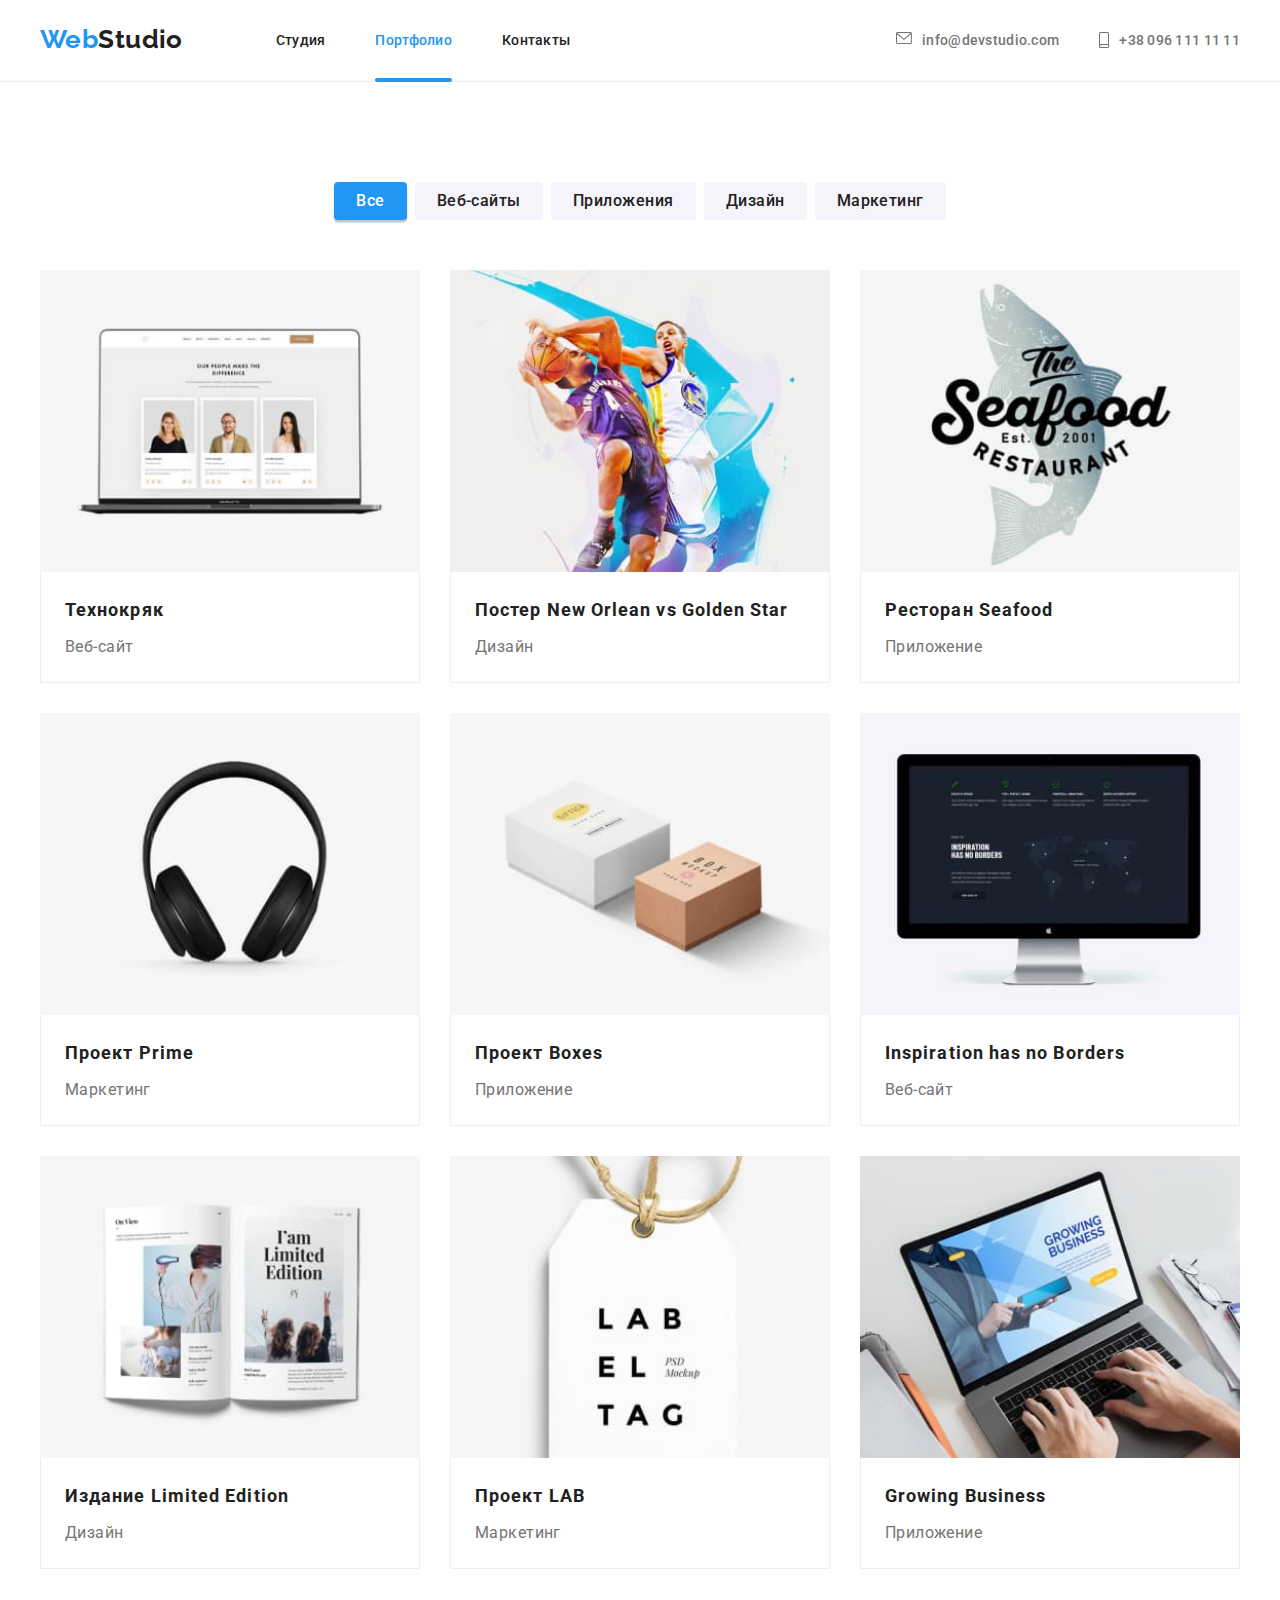
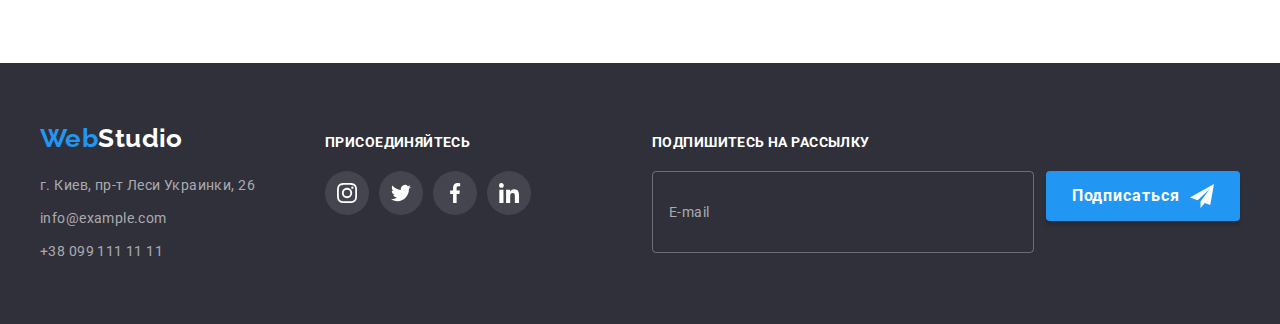
==== portfolio.html @ 1fd0a46b "изменяет имена классов по БЭМ" ====
<!DOCTYPE html>
<html lang="ru">

<head>
    <meta charset="UTF-8">
    <meta http-equiv="X-UA-Compatible" content="IE=edge">
    <meta name="viewport" content="width=device-width, initial-scale=1.0">
    <title>Домашня робота 7</title>
    <link rel="preconnect" href="https://fonts.googleapis.com">
    <link rel="preconnect" href="https://fonts.gstatic.com" crossorigin>
    <link
        href="https://fonts.googleapis.com/css2?family=Raleway:wght@700&family=Roboto:wght@400;500;700;900&display=swap"
        rel="stylesheet">
    <link rel="stylesheet" href="https://cdnjs.cloudflare.com/ajax/libs/modern-normalize/1.1.0/modern-normalize.min.css"
        integrity="sha512-wpPYUAdjBVSE4KJnH1VR1HeZfpl1ub8YT/NKx4PuQ5NmX2tKuGu6U/JRp5y+Y8XG2tV+wKQpNHVUX03MfMFn9Q=="
        crossorigin="anonymous" referrerpolicy="no-referrer" />
    <link rel="stylesheet" href="./style.css">
</head>

<body>
    <header class="header">
        <div class="container wrapper">
            <nav class="navigation">
                <a href="./index.html" lang="en" class="header__logo logo"><span class="accent">Web</span>Studio</a>
                <ul class="site-nav list">
                    <li class="site-nav__item">
                        <a href="./index.html" class="link site-nav__link ">Студия</a>
                    </li>
                    <li class="site-nav__item">
                        <a href="./portfolio.html" class="site-nav__link link site-nav__link--current">Портфолио</a>
                    </li>
                    <li class="site-nav__item">
                        <a href="" class="site-nav__link link">Контакты</a>
                    </li>
                </ul>
            </nav>

            <ul class="contacts list">
                <li class="contacts__item">
                    <a href="mailto:info@devstudio.com" class="contacts__link link">
                        <svg class="contacts__icon" width="16" height="12">
                            <use href="./images/svg/sprite.svg#mail"></use>
                        </svg>
                        info@devstudio.com</a>
                </li>
                <li class="contacts__item">
                    <a href="tel:+380961111111" class="contacts__link link">
                        <svg class="contacts__icon" width="10" height="16">
                            <use href="./images/svg/sprite.svg#smartphone"></use>
                        </svg>
                        +38 096 111 11 11</a>
                </li>
            </ul>
        </div>
    </header>

    <main>
        <section class="section section__portfolio">
            <div class="container">
                <h1 class="section__title visually-hidden">Портфолио</h1>
                <ul class="portfolio__buttons-list list">
                    <li class="portfolio__button">
                        <button type="button" class="button button--current">Все</button>
                    </li>
                    <li class="portfolio__button">
                        <button type="button" class="button">Веб-сайты</button>
                    </li>
                    <li class="portfolio__button">
                        <button type="button" class="button">Приложения</button>
                    </li>
                    <li class="portfolio__button">
                        <button type="button" class="button">Дизайн</button>
                    </li>
                    <li class="portfolio__button">
                        <button type="button" class="button">Маркетинг</button>
                    </li>
                </ul>

                <ul class="portfolio__examples-list list">
                    <li class="portfolio__item">
                        <a href="" class="portfolio__link">
                            <div class="portfolio__img-wrap">
                                <img class="portfolio__img" src="./images/portfolio/portfolio-img-1.jpg" alt="Пример работ 1" width="370" height="294">
                                <p class="portfolio__overlay">
                                    Технокряк это современная площадка распространения коронавируса. Компании используют эту платформу для цифрового
                                    шпионажа и атак на защищённые сервера конкурентов.
                                </p>
                            </div>
                            <div class="portfolio__wrap">
                                <h2 class="portfolio__subtitle">Технокряк</h2>
                                <p class="portfolio__text">Веб-сайт</p>
                            </div>
                        </a>
                    </li>
                    <li class="portfolio__item">
                        <a href="" class="portfolio__link">
                            <div class="portfolio__img-wrap">
                                <img class="portfolio__img" src="./images/portfolio/portfolio-img-2.jpg" alt="Пример работ 2" width="370" height="294">
                                <p class="portfolio__overlay">
                                    Lorem ipsum dolor sit amet consectetur adipisicing elit. Provident nemo qui atque culpa nostrum autem at repellat delectus explicabo accusantium!
                                </p>
                            </div>
                            <div class="portfolio__wrap">
                                <h2 class="portfolio__subtitle">Постер <span lang="en">New Orlean vs Golden Star</span></h2>
                                <p class="portfolio__text">Дизайн</p>
                            </div>
                        </a>
                    </li>
                    <li class="portfolio__item">
                        <a href="" class="portfolio__link">
                            <div class="portfolio__img-wrap">
                                <img class="portfolio__img" src="./images/portfolio/portfolio-img-3.jpg" alt="Пример работ 3" width="370" height="294">
                                <p class="portfolio__overlay">
                                    Lorem ipsum dolor sit amet consectetur adipisicing elit. Eligendi ullam quam veritatis quae laudantium totam fuga, adipisci deserunt necessitatibus hic.
                                </p>
                            </div>
                            <div class="portfolio__wrap">
                                <h2 class="portfolio__subtitle">Ресторан <span lang="en">Seafood</span></h2>
                                <p class="portfolio__text">Приложение</p>
                            </div>
                        </a>
                    </li>
                    <li class="portfolio__item">
                        <a href="" class="portfolio__link">
                            <div class="portfolio__img-wrap">
                                <img class="portfolio__img" src="./images/portfolio/portfolio-img-4.jpg" alt="Пример работ 4" width="370" height="294">
                                <p class="portfolio__overlay">
                                    Lorem ipsum dolor sit amet, consectetur adipisicing elit. Similique dolore quia excepturi natus praesentium ducimus, eligendi quos culpa voluptatum provident.
                                </p>
                            </div>
                            <div class="portfolio__wrap">
                                <h2 class="portfolio__subtitle">Проект <span lang="en">Prime</span></h2>
                                <p class="portfolio__text">Маркетинг</p>
                            </div>
                        </a>
                    </li>
                    <li class="portfolio__item">
                        <a href="" class="portfolio__link">
                            <div class="portfolio__img-wrap">
                                <img class="portfolio__img" src="./images/portfolio/portfolio-img-5.jpg" alt="Пример работ 5" width="370" height="294">
                                <p class="portfolio__overlay">
                                    Lorem ipsum dolor sit amet consectetur adipisicing elit. Magni harum accusamus ab reprehenderit voluptatibus pariatur placeat nobis, at tenetur perferendis.
                                </p>
                            </div>
                            <div class="portfolio__wrap">
                                <h2 class="portfolio__subtitle">Проект <span lang="en">Boxes</span></h2>
                                <p class="portfolio__text">Приложение</p>
                            </div>
                        </a>
                    </li>
                    <li class="portfolio__item">
                        <a href="" class="portfolio__link">
                            <div class="portfolio__img-wrap">
                                <img class="portfolio__img" src="./images/portfolio/portfolio-img-6.jpg" alt="Пример работ 6" width="370" height="294">
                                <p class="portfolio__overlay">
                                    Lorem ipsum dolor sit amet consectetur adipisicing elit. Cum placeat explicabo numquam praesentium necessitatibus, voluptatem tempore laborum sequi quos ratione?
                                </p>
                            </div>
                            <div class="portfolio__wrap">
                                <h2 class="portfolio__subtitle"><span lang="en">Inspiration has no Borders</span></h2>
                                <p class="portfolio__text">Веб-сайт</p>
                            </div>
                        </a>
                    </li>
                    <li class="portfolio__item">
                        <a href="" class="portfolio__link">
                            <div class="portfolio__img-wrap">
                                <img class="portfolio-img" src="./images/portfolio/portfolio-img-7.jpg" alt="Пример работ 7" width="370" height="294">
                                <p class="portfolio__overlay">
                                    Lorem ipsum dolor sit amet consectetur adipisicing elit. Repellat dolore quos omnis delectus recusandae fugit, sed commodi nostrum doloremque numquam!
                                </p>
                            </div>
                            <div class="portfolio__wrap">
                                <h2 class="portfolio__subtitle">Издание <span lang="en">Limited Edition</span></h2>
                                <p class="portfolio__text">Дизайн</p>
                            </div>
                        </a>
                    </li>
                    <li class="portfolio__item">
                        <a href="" class="portfolio__link">
                            <div class="portfolio__img-wrap">
                                <img class="portfolio-img" src="./images/portfolio/portfolio-img-8.jpg" alt="Пример работ 8" width="370" height="294">
                                <p class="portfolio__overlay">
                                    Lorem ipsum dolor sit amet consectetur adipisicing elit. Qui officia eius quas suscipit architecto vero magnam officiis eaque dolorum nostrum.
                                </p>
                            </div>
                            <div class="portfolio__wrap">
                                <h2 class="portfolio__subtitle">Проект <span lang="en">LAB</span></h2>
                                <p class="portfolio__text">Маркетинг</p>
                            </div>
                        </a>
                    </li>
                    <li class="portfolio__item">
                        <a href="" class="portfolio__link">
                            <div class="portfolio__img-wrap">
                                <img class="portfolio__img" src="./images/portfolio/portfolio-img-9.jpg" alt="Пример работ 9" width="370" height="294">
                                <p class="portfolio__overlay">
                                    Lorem ipsum dolor sit amet consectetur adipisicing elit. In est odio voluptate soluta temporibus numquam quisquam suscipit voluptatibus molestiae illum.
                                </p>
                            </div>
                            <div class="portfolio__wrap">
                                <h2 class="portfolio__subtitle"><span lang="en">Growing Business</span></h2>
                                <p class="portfolio__text">Приложение</p>
                            </div>
                        </a>
                    </li>
                </ul>
            </div>
        </section>
    </main>

    <footer class="footer">
        <div class="container footer__container">
            <div class="footer__left-side">
                <div class="footer__contacts">
                    <a class="footer__logo logo" href="./index.html" lang="en"><span class="accent">Web</span>Studio</a>
                    <address>
                        <ul class="footer__list list">
                            <li class="footer__item">
                                <a href="https://goo.gl/maps/KLnqrrv6EtDEiS7Q8" class="footer__link address">г. Киев, пр-т
                                    Леси Украинки,
                                    26</a>
                            </li>
                            <li class="footer__item">
                                <a href="mailto:info@example.com" class="footer__link">info@example.com</a>
                            </li>
                            <li class="footer__item">
                                <a href="tel:+380991111111" class="footer__link">+38 099 111 11 11</a>
                            </li>
                        </ul>
                    </address>
                </div>
                <div class="footer__social-box">
                    <h3 class="footer__subtitle">Присоединяйтесь</h3>
                    <ul class="footer__social-items list">
                        <li class="footer__social-item">
                            <a href="" class="footer__social-link">
                                <svg class="footer__social-icon" width="20" height="20">
                                    <use href="./images/svg/sprite.svg#instagram"></use>
                                </svg>
                            </a>
                        </li>
                        <li class="footer__social-item">
                            <a href="" class="footer__social-link">
                                <svg class="footer__social-icon" width="20" height="20">
                                    <use href="./images/svg/sprite.svg#twitter"></use>
                                </svg>
                            </a>
                        </li>
                        <li class="footer__social-item">
                            <a href="" class="footer__social-link">
                                <svg class="footer__social-icon" width="20" height="20">
                                    <use href="./images/svg/sprite.svg#facebook"></use>
                                </svg>
                            </a>
                        </li>
                        <li class="footer__social-item">
                            <a href="" class="footer__social-link">
                                <svg class="footer__social-icon" width="20" height="20">
                                    <use href="./images/svg/sprite.svg#linkedin"></use>
                                </svg>
                            </a>
                        </li>
                    </ul>
                </div>
            </div>
            <div class="footer__subscribe">
                <form class="footer__form">
                    <h3 class="footer__subtitle">Подпишитесь на рассылку</h3>
                    <div class="footer__form-wrap">
                        <input class="footer__input" type="email" name="email" id="email" placeholder="E-mail">
                        <button class="footer__btn" type="submit">Подписаться
                            <svg class="footer__send-icon" width="24" height="24">
                                <use href="./images/svg/sprite.svg#icon-send"></use>
                            </svg>
                        </button>
                    </div>
                </form>
            </div>
        </div>
    </footer>
    <script src="./js/modal.js"></script>
    </body>
    
    </html>
---- style.css ----
:root {
    --primary-bg-color: #ffffff;
    --secondary-bg-color: #2f303a;
    --primary-color: #212121;
    --secondary-color: #757575;
    --accent-color: #2196f3;
    --main-color: #ffffff;
    --transparent-color: rgba(255, 255, 255, 0.6);
    --hero-btn-hover-color: #188ce8;
    --button-color: #f5f4fa;
    --our-team-bg-color: #f5f4fa;
    --border-color: #eeeeee;
    --icons-color: #afb1b8;
    --icons-transparent-color: rgba(255, 255, 255, 0.1);
    --input-border-color: rgba(255, 255, 255, 0.3);
    --modal-input-border-color: rgba(33, 33, 33, 0.2);
}

body {
    margin: 0;

    background-color: var(--primary-bg-color);
    color: var(--primary-color);
    font-family: 'Roboto', sans-serif;
    font-size: 14px;
    line-height: 1.71;
    letter-spacing: 0.03em;
}

h1,
h2,
h3,
h4,
h5,
h6,
p {
    margin-top: 0;
    margin-bottom: 0;
}

ol,
ul {
    padding-left: 0;
    margin-top: 0;
    margin-bottom: 0;
}

img {
    display: block;
    width: 100%;
    height: auto;
}

.list {
    list-style: none;
}

.visually-hidden {
    position: absolute;
    width: 1px;
    height: 1px;
    margin: -1px;
    padding: 0;
    overflow: hidden;
    border: 0;
    clip: rect(0 0 0 0);
}

/* Logo */

.logo {
    font-family: 'Raleway', sans-serif;
    font-weight: 700;
    font-size: 26px;
    line-height: 1.2;
    text-decoration: none;
}

.header__logo {
    margin-right: 93px;
    padding-top: 24px;
    padding-bottom: 26px;

    color: var(--primary-color);
}

.footer__logo {
    display: inline-block;
    margin-bottom: 20px;

    color: var(--main-color);
}

/* Header */

.header {
    border-bottom: 1px solid var(--border-color);
}

.section {
    padding-top: 94px;
    padding-bottom: 94px;
}

.container {
    width: 1200px;
    margin-right: auto;
    margin-left: auto;
    padding-right: 15px;
    padding-left: 15px;
}

.wrapper {
    display: flex;
}

.navigation {
    display: flex;
    align-items: center;
}

.link {
    font-weight: 500;
    line-height: 1.2;
    letter-spacing: 0.02em;
    text-decoration: none;
}

.site-nav {
    display: flex;
}

.site-nav__item:not(:last-child) {
    margin-right: 50px;
}

.site-nav__link {
    position: relative;
    display: block;
    padding-top: 32px;
    padding-bottom: 32px;

    color: var(--primary-color);

    transition: color 250ms cubic-bezier(0.4, 0, 0.2, 1);
}

.site-nav__link--current::after {
    content: '';
    display: block;
    position: absolute;
    bottom: 0;
    left: 0;
    width: 100%;
    height: 4px;

    background-color: var(--accent-color);
    border-radius: 2px;
    transform: translateY(1px);
}

.contacts {
    display: flex;
    align-items: center;
    margin-left: auto;
}

.contacts__item:not(:last-child) {
    margin-right: 40px;
}

.contacts__icon {
    margin-right: 10px;
    fill: currentColor;
}

.contacts__link {
    display: flex;
    padding-top: 32px;
    padding-bottom: 32px;

    color: var(--secondary-color);

    transition: color 250ms cubic-bezier(0.4, 0, 0.2, 1);
}

.logo .accent,
.site-nav__link--current,
.site-nav__link:hover,
.site-nav__link:focus,
.contacts__link:hover,
.contacts__link:focus,
.footer__link:hover,
.footer__link:focus,
.footer__link.address:hover,
.footer__link.address:focus {
    color: var(--accent-color);
}

/* Hero */

.hero {
    height: 600px;
    max-width: 1600px;
    padding: 200px 0;
    margin: 0 auto;

    text-align: center;

    background-color: var(--secondary-bg-color);
    background-image: linear-gradient(rgba(47, 48, 58, 0.4), rgba(47, 48, 58, 0.4)),
        url(../images/bg-img.jpg);
    background-repeat: no-repeat;
    background-size: cover;
}

.hero__title {
    margin-bottom: 40px;

    color: var(--main-color);
    font-weight: 900;
    font-size: 44px;
    line-height: 1.36;
    text-align: center;
    letter-spacing: 0.06em;
    text-transform: uppercase;
}

/* Section */

.section__title {
    margin-bottom: 50px;

    font-size: 36px;
    line-height: 1.16;
    text-align: center;
}

/* Benefits */

.benefits__list {
    display: flex;
}

.benefits__item {
    width: calc((100% - 90px) / 4);
}

.benefits__item:not(:last-child) {
    margin-right: 30px;
}

.benefits__wrap-icon {
    display: flex;
    align-items: center;
    justify-content: center;
    height: 120px;
    margin-bottom: 30px;

    background-color: var(--button-color);
    border-radius: 4px;
}

.benefits__subtitle {
    margin-bottom: 10px;

    font-size: 14px;
    line-height: 1.14;
    text-transform: uppercase;
}

.benefits__description {
    color: var(--secondary-color);
    font-size: 14px;
    line-height: 1.71;
}

/* We do  */

.section__we-do {
    padding-top: 0;
}

.we-do__list {
    display: flex;
    justify-content: space-between;
}

.we-do__img-wrap {
    position: relative;
}

.we-do__img-title {
    position: absolute;
    bottom: 0;
    left: 0;
    display: flex;
    justify-content: center;
    align-items: center;
    width: 100%;
    height: 70px;

    background: rgba(47, 48, 58, 0.8);

    font-size: 14px;
    font-weight: 700;
    line-height: 1.14;
    letter-spacing: 0.03em;
    text-transform: uppercase;
    color: var(--main-color);
}

/* Our team */

.our-team {
    background-color: var(--our-team-bg-color);
}

.our-team__list {
    display: flex;
}

.our-team__item {
    width: width: calc((100% - 90px) / 4);
    ;

    text-align: center;

    background-color: var(--main-color);
    box-shadow: 0px 1px 3px rgba(0, 0, 0, 0.12), 0px 1px 1px rgba(0, 0, 0, 0.14),
        0px 2px 1px rgba(0, 0, 0, 0.2);
    border-radius: 0px 0px 4px 4px;
}

.our-team__item:not(:last-child) {
    margin-right: 30px;
}

.our-team__wrap {
    padding: 30px 32px;
}

.our-team__subtitle {
    margin-bottom: 10px;

    font-weight: 500;
    font-size: 16px;
    line-height: 1.18;
}

.our-team__text {
    margin-bottom: 16px;

    color: var(--secondary-color);
    font-size: 16px;
    line-height: 1.18;
}

.our-team__social-list {
    display: flex;
    justify-content: space-between;
}

.our-team__social-link {
    display: flex;
    justify-content: center;
    align-items: center;
    width: 44px;
    height: 44px;

    border-radius: 50%;

    transition: background-color 250ms cubic-bezier(0.4, 0, 0.2, 1);
}

.our-team__social-link:hover,
.our-team__social-link:focus {
    background-color: var(--accent-color);
}

.our-team__icon {
    fill: var(--icons-color);

    transition: fill 250ms cubic-bezier(0.4, 0, 0.2, 1);
}

.our-team__social-link:hover .our-team__icon,
.our-team__social-link:focus .our-team__icon {
    fill: var(--main-color);
}

/* Clients */

.clients__list {
    display: flex;
}

.clients__item {
    width: calc((100% - 5 * 30px) / 6);
}

.clients__item:not(:last-child) {
    margin-right: 30px;
}

.client__link {
    display: flex;
    justify-content: center;
    align-items: center;
    width: 170px;
    height: 92px;

    color: var(--icons-color);

    border: 1px solid var(--icons-color);
    border-radius: 4px;

    transition: color 250ms cubic-bezier(0.4, 0, 0.2, 1), border 250ms cubic-bezier(0.4, 0, 0.2, 1);
}

.client__link:hover,
.client__link:focus {
    color: var(--accent-color);

    border: 1px solid var(--accent-color);
}

.client__icon {
    fill: currentColor;
}

/* Footer */

.footer {
    padding-top: 60px;
    padding-bottom: 60px;

    background-color: var(--secondary-bg-color);
}

.footer__container {
    display: flex;
    align-items: baseline;
}

.footer__left-side {
    display: flex;
    align-items: baseline;
    width: 50%;
}

.footer__subtitle {
    margin-bottom: 20px;

    color: var(--main-color);
    font-size: 14px;
    line-height: 1.14;
    text-transform: uppercase;
}

.footer__social-box {
    margin-left: 70px;
}

.footer__social-items {
    display: flex;
}

.footer__social-item:not(:last-child) {
    margin-right: 10px;
}

.footer__social-link {
    display: flex;
    justify-content: center;
    align-items: center;
    width: 44px;
    height: 44px;

    background-color: var(--icons-transparent-color);
    border-radius: 50%;

    transition: background-color 250ms cubic-bezier(0.4, 0, 0.2, 1);
}

.footer__social-link:hover,
.footer__social-link:focus {
    background-color: var(--accent-color);
}

.footer__social-icon {
    fill: var(--main-color);
}

.footer__item:not(:last-child) {
    margin-bottom: 9px;
}

.footer__link {
    color: var(--transparent-color);
    font-style: normal;
    text-decoration: none;

    transition: color 250ms cubic-bezier(0.4, 0, 0.2, 1);
}

.footer__link--address {
    color: var(--main-color);
}

/* Footer Subscribe */

.footer__subscribe {
    width: 49%;
    margin-left: auto;
}

.footer__form-wrap {
    display: flex;
    margin-left: auto;
}

.footer__input {
    width: 358px;
    height: 50px;
    padding: 15px 16px;
    margin-right: 12px;

    font-family: inherit;
    font-weight: 400;
    font-size: 14px;
    line-height: 1.25;
    letter-spacing: 0.03em;
    color: var(--main-color);

    outline: none;
    border: 1px solid var(--input-border-color);
    border-radius: 4px;
    background-color: transparent;
    transition: border 250ms cubic-bezier(0.4, 0, 0.2, 1);
}

.footer__input:hover,
.footer__input:focus {
    border: 1px solid var(--accent-color);
}

.footer__input::placeholder {
    font-family: inherit;
    font-weight: 400;
    font-size: 14px;
    line-height: 1.25;
    letter-spacing: 0.03em;
    color: var(--transparent-color);
}

.footer__btn {
    width: 200px;
    height: 50px;

    display: flex;
    align-items: center;
    justify-content: center;
    padding: 0;

    font-family: inherit;
    font-weight: 700;
    font-size: 16px;
    line-height: 1.88;
    letter-spacing: 0.06em;
    color: var(--main-color);

    background: var(--accent-color);
    box-shadow: 0px 4px 4px rgba(0, 0, 0, 0.15);
    border-radius: 4px;
    border: none;
    cursor: pointer;
    transition: background-color 250ms cubic-bezier(0.4, 0, 0.2, 1);
}

.footer__send-icon {
    margin-left: 10px;
}

/* Portfolio */

.section__portfolio {
    padding-top: 100px;
}

.portfolio__link {
    display: block;
    text-decoration: none;

    transition: box-shadow 250ms cubic-bezier(0.4, 0, 0.2, 1);
}

.portfolio__link:hover,
.portfolio__link:focus {
    box-shadow: 0px 1px 1px rgba(0, 0, 0, 0.12), 0px 4px 4px rgba(0, 0, 0, 0.06),
        1px 4px 6px rgba(0, 0, 0, 0.16);
}

.portfolio__buttons-list {
    display: flex;
    justify-content: center;
    margin-bottom: 50px;
}

.portfolio__button:not(:last-child) {
    margin-right: 8px;
}

.portfolio__examples-list {
    display: flex;
    flex-wrap: wrap;
}

.portfolio__item {
    width: calc((100% - 2 * 30px) / 3);
}

.portfolio__item:not(:nth-child(3n)) {
    margin-right: 30px;
}

.portfolio__item:not(:nth-last-child(-n + 3)) {
    margin-bottom: 30px;
}

.portfolio__img-wrap {
    position: relative;
    overflow: hidden;
}

.portfolio__overlay {
    position: absolute;
    top: 0;
    left: 0;
    width: 100%;
    height: 100%;
    padding: 63px 24px;

    background-color: rgba(33, 150, 243, 0.9);

    font-size: 18px;
    line-height: 1.56;
    letter-spacing: 0.03em;
    color: var(--main-color);

    transform: translateY(101%);
    transition: transform 250ms cubic-bezier(0.4, 0, 0.2, 1);
    overflow: auto;
}

.portfolio__link:hover .portfolio__overlay,
.portfolio__link:focus .portfolio__overlay {
    transform: translateY(0);
}

.portfolio__wrap {
    border-left: 1px solid var(--border-color);
    border-bottom: 1px solid var(--border-color);
    border-right: 1px solid var(--border-color);
    padding: 20px 24px;
}

.portfolio__subtitle {
    margin-bottom: 4px;

    color: var(--primary-color);
    font-size: 18px;
    line-height: 2;
    letter-spacing: 0.06em;
}

.portfolio__text {
    color: var(--secondary-color);
    font-size: 16px;
    line-height: 1.88;
}

/* Buttons */

.hero__button {
    padding: 10px 32px;

    font-family: inherit;
    color: var(--main-color);
    font-weight: 700;
    font-size: 16px;
    line-height: 1.87;
    letter-spacing: 0.06em;
    cursor: pointer;

    background-color: var(--accent-color);
    border: none;
    border-radius: 4px;

    transition: background-color 250ms cubic-bezier(0.4, 0, 0.2, 1);
}

.hero__button:hover,
.hero__button:focus,
.footer__btn:hover,
.footer__btn:focus,
.modal__btn:hover,
.modal__btn:focus {
    background-color: var(--hero-btn-hover-color);
}

.button {
    padding: 6px 22px;

    font-family: inherit;
    color: var(--primary-color);
    font-weight: 500;
    font-size: 16px;
    line-height: 1.62;
    letter-spacing: 0.03em;
    cursor: pointer;

    background-color: var(--button-color);
    border: none;
    border-radius: 4px;

    transition: color 250ms cubic-bezier(0.4, 0, 0.2, 1),
        background-color 250ms cubic-bezier(0.4, 0, 0.2, 1),
        box-shadow 250ms cubic-bezier(0.4, 0, 0.2, 1);
}

.button--current,
.button:hover,
.button:focus {
    color: var(--main-color);
    background-color: var(--accent-color);
    box-shadow: 0px 3px 1px rgba(0, 0, 0, 0.1), 0px 1px 2px rgba(0, 0, 0, 0.08),
        0px 2px 2px rgba(0, 0, 0, 0.12);
}

/* Modal */

.backdrop {
    position: fixed;
    z-index: 2;
    top: 0;
    left: 0;
    width: 100%;
    height: 100%;

    background-color: rgba(0, 0, 0, 0.2);
    opacity: 1;

    transition: opacity 250ms cubic-bezier(0.4, 0, 0.2, 1), visibility 250ms cubic-bezier(0.4, 0, 0.2, 1);
}

.is-hidden {
    visibility: hidden;
    opacity: 0;
    pointer-events: none;
}

.modal {
    position: absolute;
    top: 50%;
    left: 50%;
    width: 520px;
    min-height: 580px;
    padding: 40px;

    text-align: left;

    transform: translate(-50%, -50%);

    background-color: var(--primary-bg-color);
    box-shadow: 0px 1px 3px rgba(0, 0, 0, 0.12), 0px 1px 1px rgba(0, 0, 0, 0.14),
        0px 2px 1px rgba(0, 0, 0, 0.2);
    border-radius: 4px;
}

.modal__close {
    position: absolute;
    top: 8px;
    right: 8px;
    width: 30px;
    height: 30px;

    display: flex;
    justify-content: center;
    align-items: center;

    background-color: var(--primary-bg-color);
    border: 1px solid rgba(0, 0, 0, 0.1);
    border-radius: 50%;

    cursor: pointer;
}

.modal__close-icon {
    transition: fill 250ms cubic-bezier(0.4, 0, 0.2, 1);
}

.modal__close:hover .modal__close-icon,
.modal__close:focus .modal__close-icon {
    fill: var(--accent-color);
}

.modal__title {
    display: block;
    margin-bottom: 12px;

    text-align: center;
    font-size: 20px;
    line-height: 1.15;
}

.modal__label {
    display: block;
    margin-bottom: 10px;
}

.modal__label.modal__label--big-margin {
    margin-bottom: 20px;
}

.modal__checkbox-label {
    position: relative;
    display: flex;
    align-items: center;
    margin-bottom: 30px;
}

.modal__text {
    margin-bottom: 4px;

    font-size: 12px;
    line-height: 1.16;
    letter-spacing: 0.01em;
    color: var(--secondary-color);
}

.modal__input-wrap {
    position: relative;
    display: block;
}

.modal__input {
    width: 100%;
    height: 40px;
    padding: 12px 12px 12px 42px;

    outline: none;
    border: 1px solid var(--modal-input-border-color);
    border-radius: 4px;
    transition: border 250ms cubic-bezier(0.4, 0, 0.2, 1);
}

.modal__input:hover,
.modal__input:focus,
.modal__textarea:focus,
.modal__textarea:hover {
    border: 1px solid var(--accent-color);
}


.modal__input:hover+.modal__icon,
.modal__input:focus+.modal__icon {
    fill: var(--accent-color);
}

.modal__textarea {
    width: 100%;
    height: 120px;
    padding: 12px 16px;
    border: 1px solid var(--modal-input-border-color);
    border-radius: 4px;
    outline: none;
    resize: none;
    transition: border 250ms cubic-bezier(0.4, 0, 0.2, 1);
}

.modal__textarea::placeholder {
    font-size: 12px;
    line-height: 1.16;
    letter-spacing: 0.01em;
    color: rgba(117, 117, 117, 0.5);
}

.modal__icon {
    position: absolute;
    top: 50%;
    left: 12px;
    transform: translateY(-50%);

    transition: fill 250ms cubic-bezier(0.4, 0, 0.2, 1);
}

.modal__old-checkbox {
    position: absolute;
    width: 1px;
    height: 1px;
    margin: -1px;
    top: 20px;
    left: 20px;
    border: 0;
    padding: 0;
    white-space: nowrap;
    clip-path: inset(100%);
    clip: rect(0 0 0 0);
    overflow: hidden;
}

.modal__checkbox {
    display: block;
    width: 16px;
    height: 15px;
    margin-left: 12px;

    background-color: transparent;
    border: 2px solid var(--primary-color);
    border-radius: 3px;
    transition: background-color 250ms cubic-bezier(0.4, 0, 0.2, 1),
        border 250ms cubic-bezier(0.4, 0, 0.2, 1);
}

.modal__old-checkbox:focus+.modal__checkbox,
.modal__old-checkbox:hover+.modal__checkbox {
    border: 2px solid var(--accent-color);
}

.modal__old-checkbox:checked+.modal__checkbox {
    background-color: var(--accent-color);
    background-image: url(../images/svg/icon-check.svg);
    background-repeat: no-repeat;
    background-position: center center;
    background-origin: border-box;
    border: 2px solid var(--accent-color);
}

.modal__old-checkbox:checked:focus+.modal__checkbox {
    outline: 1px solid var(--secondary-bg-color);
}

.modal__agree-text {
    margin-left: 9px;
    color: var(--secondary-color);
}

.modal__link {
    color: var(--accent-color);
}

.modal__btn {
    width: 200px;
    height: 50px;

    display: flex;
    align-items: center;
    justify-content: center;
    padding: 0;
    margin-left: auto;
    margin-right: auto;

    font-family: inherit;
    font-weight: 700;
    font-size: 16px;
    line-height: 1.88;
    letter-spacing: 0.06em;
    color: var(--main-color);

    background: var(--accent-color);
    box-shadow: 0px 4px 4px rgba(0, 0, 0, 0.15);
    border-radius: 4px;
    border: none;
    cursor: pointer;
    transition: background-color 250ms cubic-bezier(0.4, 0, 0.2, 1);
}
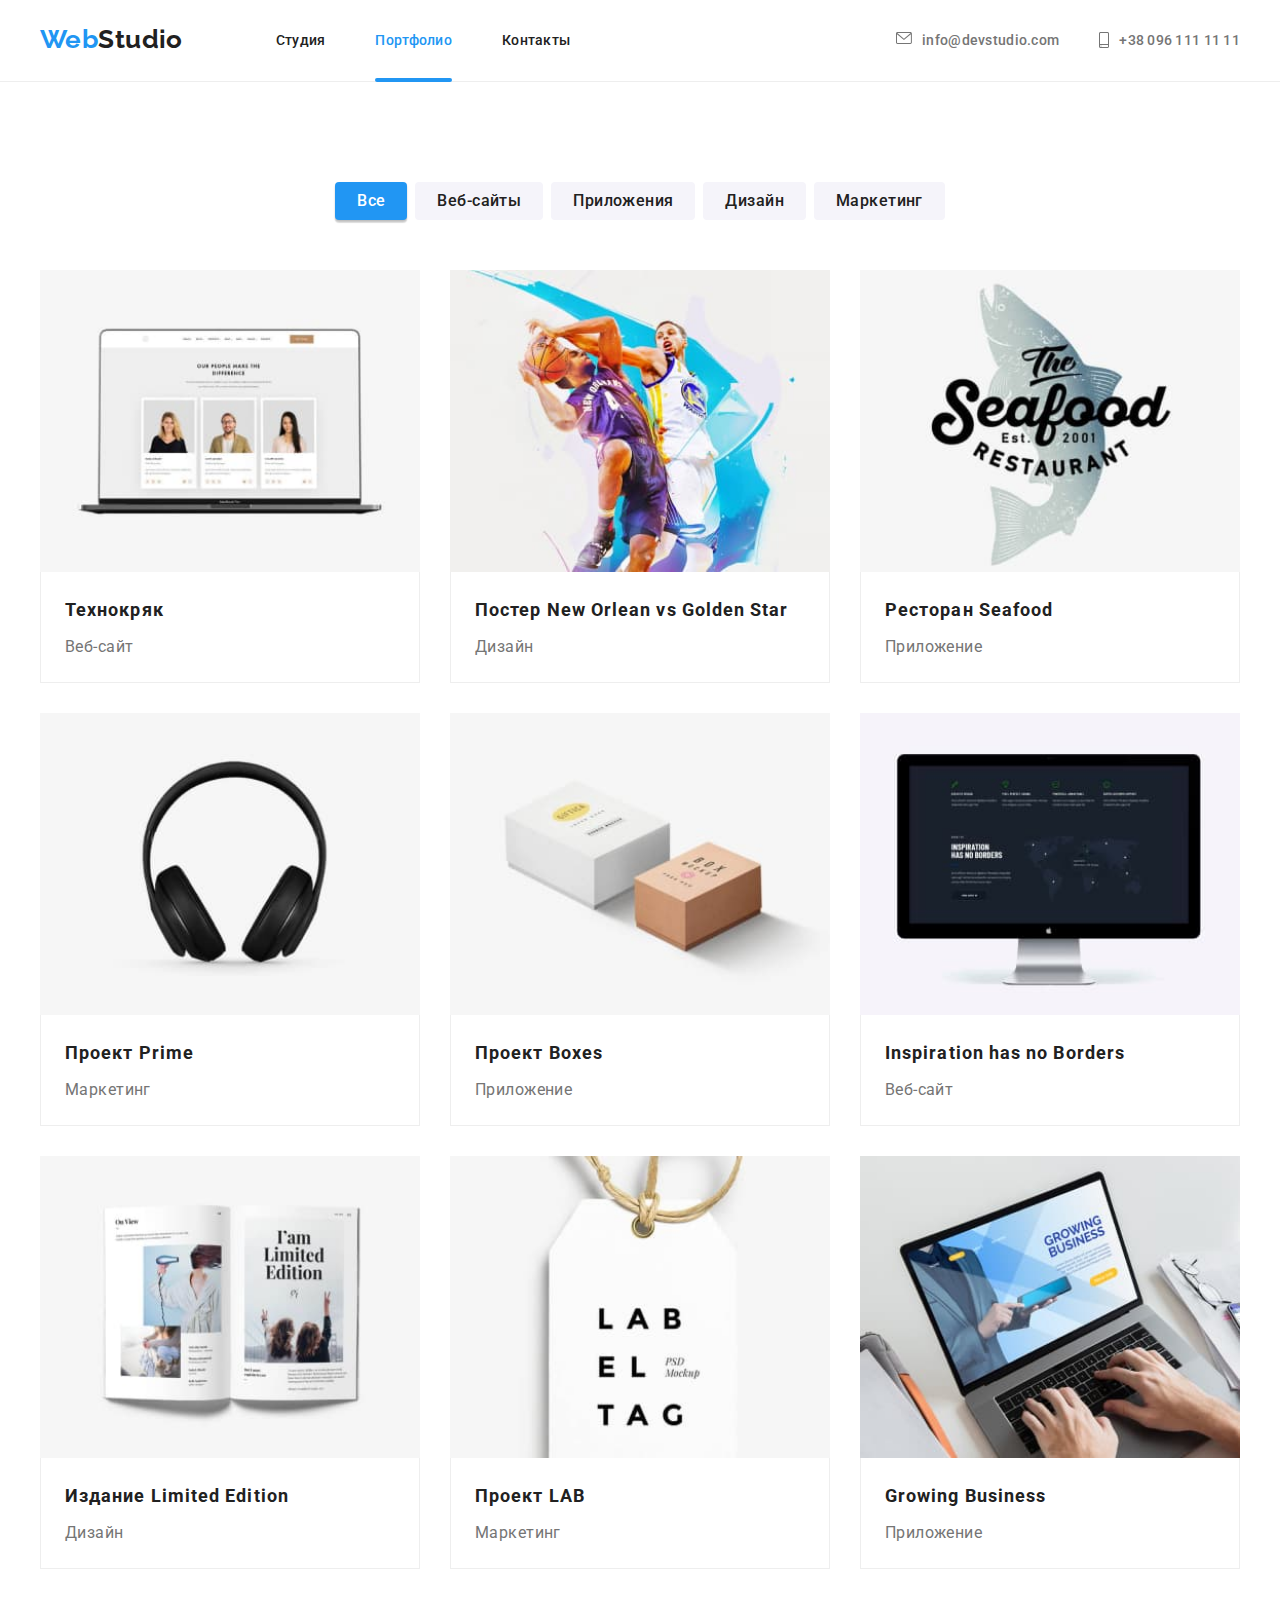
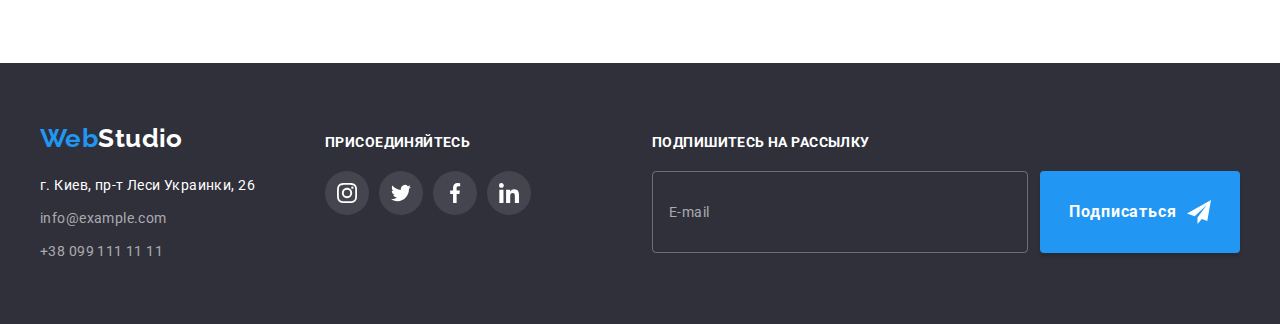
==== commit 4238caa0: "выполняет дз 7" ====
--- a/portfolio.html
+++ b/portfolio.html
@@ -14,7 +14,7 @@
     <link rel="stylesheet" href="https://cdnjs.cloudflare.com/ajax/libs/modern-normalize/1.1.0/modern-normalize.min.css"
         integrity="sha512-wpPYUAdjBVSE4KJnH1VR1HeZfpl1ub8YT/NKx4PuQ5NmX2tKuGu6U/JRp5y+Y8XG2tV+wKQpNHVUX03MfMFn9Q=="
         crossorigin="anonymous" referrerpolicy="no-referrer" />
-    <link rel="stylesheet" href="./style.css">
+    <link rel="stylesheet" href="./css/main.min.css">
 </head>
 
 <body>
@@ -59,20 +59,20 @@
             <div class="container">
                 <h1 class="section__title visually-hidden">Портфолио</h1>
                 <ul class="portfolio__buttons-list list">
-                    <li class="portfolio__button">
-                        <button type="button" class="button button--current">Все</button>
-                    </li>
-                    <li class="portfolio__button">
-                        <button type="button" class="button">Веб-сайты</button>
-                    </li>
-                    <li class="portfolio__button">
-                        <button type="button" class="button">Приложения</button>
-                    </li>
-                    <li class="portfolio__button">
-                        <button type="button" class="button">Дизайн</button>
-                    </li>
-                    <li class="portfolio__button">
-                        <button type="button" class="button">Маркетинг</button>
+                    <li class="portfolio__buttons-item">
+                        <button type="button" class="portfolio__btn portfolio__btn--current">Все</button>
+                    </li>
+                    <li class="portfolio__buttons-item">
+                        <button type="button" class="portfolio__btn">Веб-сайты</button>
+                    </li>
+                    <li class="portfolio__buttons-item">
+                        <button type="button" class="portfolio__btn">Приложения</button>
+                    </li>
+                    <li class="portfolio__buttons-item">
+                        <button type="button" class="portfolio__btn">Дизайн</button>
+                    </li>
+                    <li class="portfolio__buttons-item">
+                        <button type="button" class="portfolio__btn">Маркетинг</button>
                     </li>
                 </ul>
 
@@ -217,8 +217,8 @@
                     <address>
                         <ul class="footer__list list">
                             <li class="footer__item">
-                                <a href="https://goo.gl/maps/KLnqrrv6EtDEiS7Q8" class="footer__link address">г. Киев, пр-т
-                                    Леси Украинки,
+                                <a href="https://goo.gl/maps/KLnqrrv6EtDEiS7Q8"
+                                    class="footer__link footer__link--address">г. Киев, пр-т Леси Украинки,
                                     26</a>
                             </li>
                             <li class="footer__item">
@@ -230,9 +230,9 @@
                         </ul>
                     </address>
                 </div>
-                <div class="footer__social-box">
+                <div class="footer__social-inner">
                     <h3 class="footer__subtitle">Присоединяйтесь</h3>
-                    <ul class="footer__social-items list">
+                    <ul class="footer__social-list list">
                         <li class="footer__social-item">
                             <a href="" class="footer__social-link">
                                 <svg class="footer__social-icon" width="20" height="20">
@@ -269,7 +269,7 @@
                     <h3 class="footer__subtitle">Подпишитесь на рассылку</h3>
                     <div class="footer__form-wrap">
                         <input class="footer__input" type="email" name="email" id="email" placeholder="E-mail">
-                        <button class="footer__btn" type="submit">Подписаться
+                        <button class="btn" type="submit">Подписаться
                             <svg class="footer__send-icon" width="24" height="24">
                                 <use href="./images/svg/sprite.svg#icon-send"></use>
                             </svg>
--- a/css/main.min.css
+++ b/css/main.min.css
@@ -0,0 +1,2 @@
+:root{--primary-bg-color: #ffffff;--secondary-bg-color: #2f303a;--primary-color: #212121;--secondary-color: #757575;--accent-color: #2196f3;--main-color: #ffffff;--transparent-color: rgba(255, 255, 255, 0.6);--hero-btn-hover-color: #188ce8;--button-color: #f5f4fa;--our-team-bg-color: #f5f4fa;--border-color: #eeeeee;--icons-color: #afb1b8;--icons-transparent-color: rgba(255, 255, 255, 0.1);--input-border-color: rgba(255, 255, 255, 0.3);--modal-input-border-color: rgba(33, 33, 33, 0.2);--animation: 250ms cubic-bezier(0.4, 0, 0.2, 1)}.visually-hidden{position:absolute;width:1px;height:1px;margin:-1px;padding:0;overflow:hidden;border:0;clip:rect(0 0 0 0)}body{margin:0;background-color:var(--primary-bg-color);color:var(--primary-color);font-family:'Roboto', sans-serif;font-size:14px;line-height:1.71;letter-spacing:0.03em}h1,h2,h3,h4,h5,h6,p{margin-top:0;margin-bottom:0}ol,ul{padding-left:0;margin-top:0;margin-bottom:0}img{display:block;width:100%;height:auto}.list{list-style:none}.link{font-weight:500;line-height:1.2;letter-spacing:0.02em;text-decoration:none}.wrapper{display:-webkit-box;display:-ms-flexbox;display:flex}.accent{color:var(--accent-color)}.container{width:1200px;margin-right:auto;margin-left:auto;padding-right:15px;padding-left:15px}.section{padding-top:94px;padding-bottom:94px}.section__title{margin-bottom:50px;font-size:36px;line-height:1.16;text-align:center}.header{border-bottom:1px solid var(--border-color)}.header__logo{margin-right:93px;padding-top:24px;padding-bottom:26px;color:var(--primary-color)}.logo{font-family:'Raleway', sans-serif;font-weight:700;font-size:26px;line-height:1.2;text-decoration:none}.navigation{display:-webkit-box;display:-ms-flexbox;display:flex;-webkit-box-align:center;-ms-flex-align:center;align-items:center}.site-nav{display:-webkit-box;display:-ms-flexbox;display:flex}.site-nav__item:not(:last-child){margin-right:50px}.site-nav__link{position:relative;display:block;padding-top:32px;padding-bottom:32px;color:var(--primary-color);-webkit-transition:color var(--animation);transition:color var(--animation)}.site-nav__link--current::after{content:'';display:block;position:absolute;bottom:0;left:0;width:100%;height:4px;background-color:var(--accent-color);border-radius:2px;-webkit-transform:translateY(1px);transform:translateY(1px)}.site-nav__link--current,.site-nav__link:hover,.site-nav__link:focus{color:var(--accent-color)}.contacts{display:-webkit-box;display:-ms-flexbox;display:flex;-webkit-box-align:center;-ms-flex-align:center;align-items:center;margin-left:auto}.contacts__item:not(:last-child){margin-right:40px}.contacts__icon{margin-right:10px;fill:currentColor}.contacts__link{display:-webkit-box;display:-ms-flexbox;display:flex;padding-top:32px;padding-bottom:32px;color:var(--secondary-color);-webkit-transition:color var(--animation);transition:color var(--animation)}.contacts__link:hover,.contacts__link:focus{color:var(--accent-color)}.hero{max-height:600px;max-width:1600px;padding:200px 0;margin:0 auto;text-align:center;background-color:var(--secondary-bg-color);background-image:-webkit-gradient(linear, left top, left bottom, from(rgba(47,48,58,0.4)), to(rgba(47,48,58,0.4))),url(../images/bg-img.jpg);background-image:linear-gradient(rgba(47,48,58,0.4), rgba(47,48,58,0.4)),url(../images/bg-img.jpg);background-repeat:no-repeat;background-size:cover}.hero__title{margin-bottom:40px;color:var(--main-color);font-weight:900;font-size:44px;line-height:1.36;text-align:center;letter-spacing:0.06em;text-transform:uppercase}.benefits__list{display:-webkit-box;display:-ms-flexbox;display:flex}.benefits__item{width:calc((100% - 90px) / 4)}.benefits__item:not(:last-child){margin-right:30px}.benefits__wrap-icon{display:-webkit-box;display:-ms-flexbox;display:flex;-webkit-box-align:center;-ms-flex-align:center;align-items:center;-webkit-box-pack:center;-ms-flex-pack:center;justify-content:center;height:120px;margin-bottom:30px;background-color:var(--button-color);border-radius:4px}.benefits__subtitle{margin-bottom:10px;font-size:14px;line-height:1.14;text-transform:uppercase}.benefits__description{color:var(--secondary-color);font-size:14px;line-height:1.71}.section__we-do{padding-top:0}.we-do__list{display:-webkit-box;display:-ms-flexbox;display:flex;-webkit-box-pack:justify;-ms-flex-pack:justify;justify-content:space-between}.we-do__item{position:relative}.we-do__img-title{position:absolute;bottom:0;left:0;display:-webkit-box;display:-ms-flexbox;display:flex;-webkit-box-pack:center;-ms-flex-pack:center;justify-content:center;-webkit-box-align:center;-ms-flex-align:center;align-items:center;width:100%;height:70px;background:rgba(47,48,58,0.8);font-size:14px;font-weight:700;line-height:1.14;letter-spacing:0.03em;text-transform:uppercase;color:var(--main-color)}.our-team{background-color:var(--our-team-bg-color)}.our-team__list{display:-webkit-box;display:-ms-flexbox;display:flex}.our-team__item{width:calc((100% - 90px) / 4);text-align:center;background-color:var(--main-color);-webkit-box-shadow:0px 1px 3px rgba(0,0,0,0.12),0px 1px 1px rgba(0,0,0,0.14),0px 2px 1px rgba(0,0,0,0.2);box-shadow:0px 1px 3px rgba(0,0,0,0.12),0px 1px 1px rgba(0,0,0,0.14),0px 2px 1px rgba(0,0,0,0.2);border-radius:0px 0px 4px 4px}.our-team__item:not(:last-child){margin-right:30px}.our-team__wrap{padding:30px 32px}.our-team__subtitle{margin-bottom:10px;font-weight:500;font-size:16px;line-height:1.18}.our-team__text{margin-bottom:16px;color:var(--secondary-color);font-size:16px;line-height:1.18}.our-team__social-list{display:-webkit-box;display:-ms-flexbox;display:flex;-webkit-box-pack:justify;-ms-flex-pack:justify;justify-content:space-between}.our-team__social-link{display:-webkit-box;display:-ms-flexbox;display:flex;-webkit-box-pack:center;-ms-flex-pack:center;justify-content:center;-webkit-box-align:center;-ms-flex-align:center;align-items:center;width:44px;height:44px;border-radius:50%;-webkit-transition:background-color var(--animation);transition:background-color var(--animation)}.our-team__social-link:hover,.our-team__social-link:focus{background-color:var(--accent-color)}.our-team__icon{fill:var(--icons-color);-webkit-transition:fill var(--animation);transition:fill var(--animation)}.our-team__social-link:hover .our-team__icon,.our-team__social-link:focus .our-team__icon{fill:var(--main-color)}.clients__list{display:-webkit-box;display:-ms-flexbox;display:flex}.clients__item{width:calc((100% - 5 * 30px) / 6)}.clients__item:not(:last-child){margin-right:30px}.clients__link{display:-webkit-box;display:-ms-flexbox;display:flex;-webkit-box-pack:center;-ms-flex-pack:center;justify-content:center;-webkit-box-align:center;-ms-flex-align:center;align-items:center;width:170px;height:92px;color:var(--icons-color);border:1px solid var(--icons-color);border-radius:4px;-webkit-transition:color var(--animation),border var(--animation);transition:color var(--animation),border var(--animation)}.clients__link:hover,.clients__link:focus{color:var(--accent-color);border:1px solid var(--accent-color)}.clients__icon{fill:currentColor}.footer{padding-top:60px;padding-bottom:60px;background-color:var(--secondary-bg-color)}.footer__container{display:-webkit-box;display:-ms-flexbox;display:flex;-webkit-box-align:baseline;-ms-flex-align:baseline;align-items:baseline}.footer__left-side{display:-webkit-box;display:-ms-flexbox;display:flex;-webkit-box-align:baseline;-ms-flex-align:baseline;align-items:baseline;width:50%}.footer__logo{display:inline-block;margin-bottom:20px;color:var(--main-color)}.footer__subtitle{margin-bottom:20px;color:var(--main-color);font-size:14px;line-height:1.14;text-transform:uppercase}.footer__social-inner{margin-left:70px}.footer__social-list{display:-webkit-box;display:-ms-flexbox;display:flex}.footer__social-item:not(:last-child){margin-right:10px}.footer__social-link{display:-webkit-box;display:-ms-flexbox;display:flex;-webkit-box-pack:center;-ms-flex-pack:center;justify-content:center;-webkit-box-align:center;-ms-flex-align:center;align-items:center;width:44px;height:44px;background-color:var(--icons-transparent-color);border-radius:50%;-webkit-transition:background-color var(--animation);transition:background-color var(--animation)}.footer__social-link:hover,.footer__social-link:focus{background-color:var(--accent-color)}.footer__social-icon{fill:var(--main-color)}.footer__item:not(:last-child){margin-bottom:9px}.footer__link{color:var(--transparent-color);font-style:normal;text-decoration:none;-webkit-transition:color var(--animation);transition:color var(--animation)}.footer__link:hover,.footer__link:focus,.footer__link--address:hover,.footer__link--address:focus{color:var(--accent-color)}.footer__link--address{color:var(--main-color)}.footer__subscribe{width:49%;margin-left:auto}.footer__form-wrap{display:-webkit-box;display:-ms-flexbox;display:flex;margin-left:auto}.footer__input{width:358px;height:50px;padding:15px 16px;margin-right:12px;font-family:inherit;font-weight:400;font-size:14px;line-height:1.25;letter-spacing:0.03em;color:var(--main-color);outline:none;border:1px solid var(--input-border-color);border-radius:4px;background-color:transparent;-webkit-transition:border var(--animation);transition:border var(--animation)}.footer__input:hover,.footer__input:focus{border:1px solid var(--accent-color)}.footer__input::-webkit-input-placeholder{font-family:inherit;font-weight:400;font-size:14px;line-height:1.25;letter-spacing:0.03em;color:var(--transparent-color)}.footer__input:-ms-input-placeholder{font-family:inherit;font-weight:400;font-size:14px;line-height:1.25;letter-spacing:0.03em;color:var(--transparent-color)}.footer__input::-ms-input-placeholder{font-family:inherit;font-weight:400;font-size:14px;line-height:1.25;letter-spacing:0.03em;color:var(--transparent-color)}.footer__input::placeholder{font-family:inherit;font-weight:400;font-size:14px;line-height:1.25;letter-spacing:0.03em;color:var(--transparent-color)}.footer__send-icon{margin-left:10px}.section__portfolio{padding-top:100px}.portfolio__link{display:block;text-decoration:none;-webkit-transition:-webkit-box-shadow var(--animation);transition:-webkit-box-shadow var(--animation);transition:box-shadow var(--animation);transition:box-shadow var(--animation), -webkit-box-shadow var(--animation)}.portfolio__link:hover,.portfolio__link:focus{-webkit-box-shadow:0px 1px 1px rgba(0,0,0,0.12),0px 4px 4px rgba(0,0,0,0.06),1px 4px 6px rgba(0,0,0,0.16);box-shadow:0px 1px 1px rgba(0,0,0,0.12),0px 4px 4px rgba(0,0,0,0.06),1px 4px 6px rgba(0,0,0,0.16)}.portfolio__buttons-list{display:-webkit-box;display:-ms-flexbox;display:flex;-webkit-box-pack:center;-ms-flex-pack:center;justify-content:center;margin-bottom:50px}.portfolio__buttons-item:not(:last-child){margin-right:8px}.portfolio__examples-list{display:-webkit-box;display:-ms-flexbox;display:flex;-ms-flex-wrap:wrap;flex-wrap:wrap}.portfolio__item{width:calc((100% - 2 * 30px) / 3)}.portfolio__item:not(:nth-child(3n)){margin-right:30px}.portfolio__item:not(:nth-last-child(-n+3)){margin-bottom:30px}.portfolio__img-wrap{position:relative;overflow:hidden}.portfolio__overlay{position:absolute;top:0;left:0;width:100%;height:100%;padding:63px 24px;background-color:rgba(33,150,243,0.9);font-size:18px;line-height:1.56;letter-spacing:0.03em;color:var(--main-color);-webkit-transform:translateY(101%);transform:translateY(101%);-webkit-transition:-webkit-transform var(--animation);transition:-webkit-transform var(--animation);transition:transform var(--animation);transition:transform var(--animation), -webkit-transform var(--animation);overflow:auto}.portfolio__link:hover .portfolio__overlay,.portfolio__link:focus .portfolio__overlay{-webkit-transform:translateY(0);transform:translateY(0)}.portfolio__wrap{border-left:1px solid var(--border-color);border-bottom:1px solid var(--border-color);border-right:1px solid var(--border-color);padding:20px 24px}.portfolio__subtitle{margin-bottom:4px;color:var(--primary-color);font-size:18px;line-height:2;letter-spacing:0.06em}.portfolio__text{color:var(--secondary-color);font-size:16px;line-height:1.88}.btn{min-width:200px;min-height:50px;display:-webkit-box;display:-ms-flexbox;display:flex;-webkit-box-align:center;-ms-flex-align:center;align-items:center;-webkit-box-pack:center;-ms-flex-pack:center;justify-content:center;padding:1px 10px;margin-left:auto;margin-right:auto;font-family:inherit;font-weight:700;font-size:16px;line-height:1.87;letter-spacing:0.06em;color:var(--main-color);background-color:var(--accent-color);border-radius:4px;border:none;cursor:pointer;-webkit-box-shadow:0px 4px 4px rgba(0,0,0,0.15);box-shadow:0px 4px 4px rgba(0,0,0,0.15);-webkit-transition:background-color var(--animation);transition:background-color var(--animation)}.btn:hover,.btn:focus{background-color:var(--hero-btn-hover-color)}.portfolio__btn{padding:6px 22px;font-family:inherit;font-weight:500;font-size:16px;line-height:1.62;letter-spacing:inherit;color:var(--primary-color);cursor:pointer;background-color:var(--button-color);border:none;border-radius:4px;-webkit-transition:color var(--animation),background-color var(--animation),-webkit-box-shadow var(--animation);transition:color var(--animation),background-color var(--animation),-webkit-box-shadow var(--animation);transition:color var(--animation),background-color var(--animation),box-shadow var(--animation);transition:color var(--animation),background-color var(--animation),box-shadow var(--animation),-webkit-box-shadow var(--animation)}.portfolio__btn--current,.portfolio__btn:hover,.portfolio__btn:focus{color:var(--main-color);background-color:var(--accent-color);-webkit-box-shadow:0px 3px 1px rgba(0,0,0,0.1),0px 1px 2px rgba(0,0,0,0.08),0px 2px 2px rgba(0,0,0,0.12);box-shadow:0px 3px 1px rgba(0,0,0,0.1),0px 1px 2px rgba(0,0,0,0.08),0px 2px 2px rgba(0,0,0,0.12)}.backdrop{position:fixed;z-index:2;top:0;left:0;width:100%;height:100%;background-color:rgba(0,0,0,0.2);opacity:1;-webkit-transition:opacity var(--animation),visibility var(--animation);transition:opacity var(--animation),visibility var(--animation)}.backdrop.is-hidden{visibility:hidden;opacity:0;pointer-events:none}.modal{position:absolute;top:50%;left:50%;width:520px;min-height:580px;padding:40px;text-align:left;-webkit-transform:translate(-50%, -50%);transform:translate(-50%, -50%);background-color:var(--primary-bg-color);-webkit-box-shadow:0px 1px 3px rgba(0,0,0,0.12),0px 1px 1px rgba(0,0,0,0.14),0px 2px 1px rgba(0,0,0,0.2);box-shadow:0px 1px 3px rgba(0,0,0,0.12),0px 1px 1px rgba(0,0,0,0.14),0px 2px 1px rgba(0,0,0,0.2);border-radius:4px}.modal__close{position:absolute;top:8px;right:8px;width:30px;height:30px;display:-webkit-box;display:-ms-flexbox;display:flex;-webkit-box-pack:center;-ms-flex-pack:center;justify-content:center;-webkit-box-align:center;-ms-flex-align:center;align-items:center;background-color:var(--primary-bg-color);border:1px solid rgba(0,0,0,0.1);border-radius:50%;cursor:pointer}.modal__close-icon{-webkit-transition:fill var(--animation);transition:fill var(--animation)}.modal__close:hover .modal__close-icon,.modal__close:focus .modal__close-icon{fill:var(--accent-color)}.modal__title{display:block;margin-bottom:12px;text-align:center;font-size:20px;line-height:1.15}.modal__label{display:block;margin-bottom:10px}.modal__label--big-margin{margin-bottom:20px}.modal__checkbox-label{position:relative;display:-webkit-box;display:-ms-flexbox;display:flex;-webkit-box-align:center;-ms-flex-align:center;align-items:center;margin-bottom:30px}.modal__text{margin-bottom:4px;font-size:12px;line-height:1.16;letter-spacing:0.01em;color:var(--secondary-color)}.modal__input-wrap{position:relative;display:block}.modal__input{width:100%;height:40px;padding:12px 12px 12px 42px;outline:none;border:1px solid var(--modal-input-border-color);border-radius:4px;-webkit-transition:bordervar(--animation);transition:bordervar(--animation)}.modal__input:hover,.modal__input:focus{border:1px solid var(--accent-color)}.modal__textarea{width:100%;height:120px;padding:12px 16px;border:1px solid var(--modal-input-border-color);border-radius:4px;outline:none;resize:none;-webkit-transition:border var(--animation);transition:border var(--animation)}.modal__textarea::-webkit-input-placeholder{font-size:12px;line-height:1.16;letter-spacing:0.01em;color:rgba(117,117,117,0.5)}.modal__textarea:-ms-input-placeholder{font-size:12px;line-height:1.16;letter-spacing:0.01em;color:rgba(117,117,117,0.5)}.modal__textarea::-ms-input-placeholder{font-size:12px;line-height:1.16;letter-spacing:0.01em;color:rgba(117,117,117,0.5)}.modal__textarea::placeholder{font-size:12px;line-height:1.16;letter-spacing:0.01em;color:rgba(117,117,117,0.5)}.modal__textarea:focus,.modal__textarea:hover{border:1px solid var(--accent-color)}.modal__icon{position:absolute;top:50%;left:12px;-webkit-transform:translateY(-50%);transform:translateY(-50%);-webkit-transition:fill var(--animation);transition:fill var(--animation)}.modal__input:hover+.modal__icon,.modal__input:focus+.modal__icon{fill:var(--accent-color)}.modal__old-checkbox{position:absolute;width:1px;height:1px;margin:-1px;top:20px;left:20px;border:0;padding:0;white-space:nowrap;-webkit-clip-path:inset(100%);clip-path:inset(100%);clip:rect(0 0 0 0);overflow:hidden}.modal__checkbox{display:block;width:16px;height:15px;margin-left:12px;background-color:transparent;border:2px solid var(--primary-color);border-radius:3px;-webkit-transition:background-color var(--animation),border var(--animation);transition:background-color var(--animation),border var(--animation)}.modal__old-checkbox:focus+.modal__checkbox,.modal__old-checkbox:hover+.modal__checkbox{border:2px solid var(--accent-color)}.modal__old-checkbox:checked+.modal__checkbox{background-color:var(--accent-color);background-image:url(../images/svg/icon-check.svg);background-repeat:no-repeat;background-position:center center;background-origin:border-box;border:2px solid var(--accent-color)}.modal__agree-text{margin-left:9px;color:var(--secondary-color)}.modal__link{color:var(--accent-color)}
+/*# sourceMappingURL=main.min.css.map */